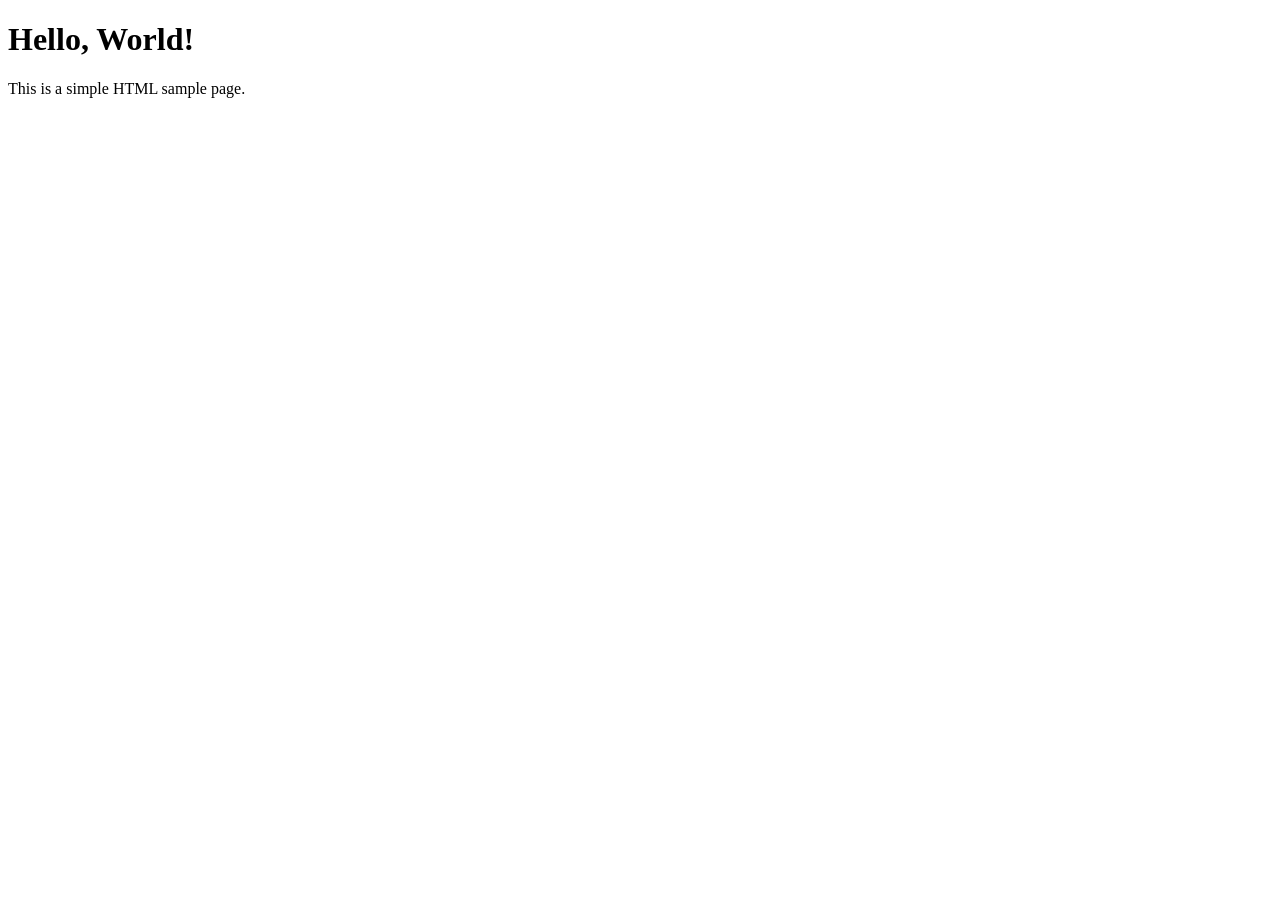
==== index.html @ c39af866 "Add files via upload" ====
<!DOCTYPE html>
<html lang="en">
<head>
  <meta charset="UTF-8">
  <meta name="viewport" content="width=device-width, initial-scale=1.0">
  <title>My First Web Page</title>
</head>
<body>
  <h1>Hello, World!</h1>
  <p>This is a simple HTML sample page.</p>
</body>
</html>
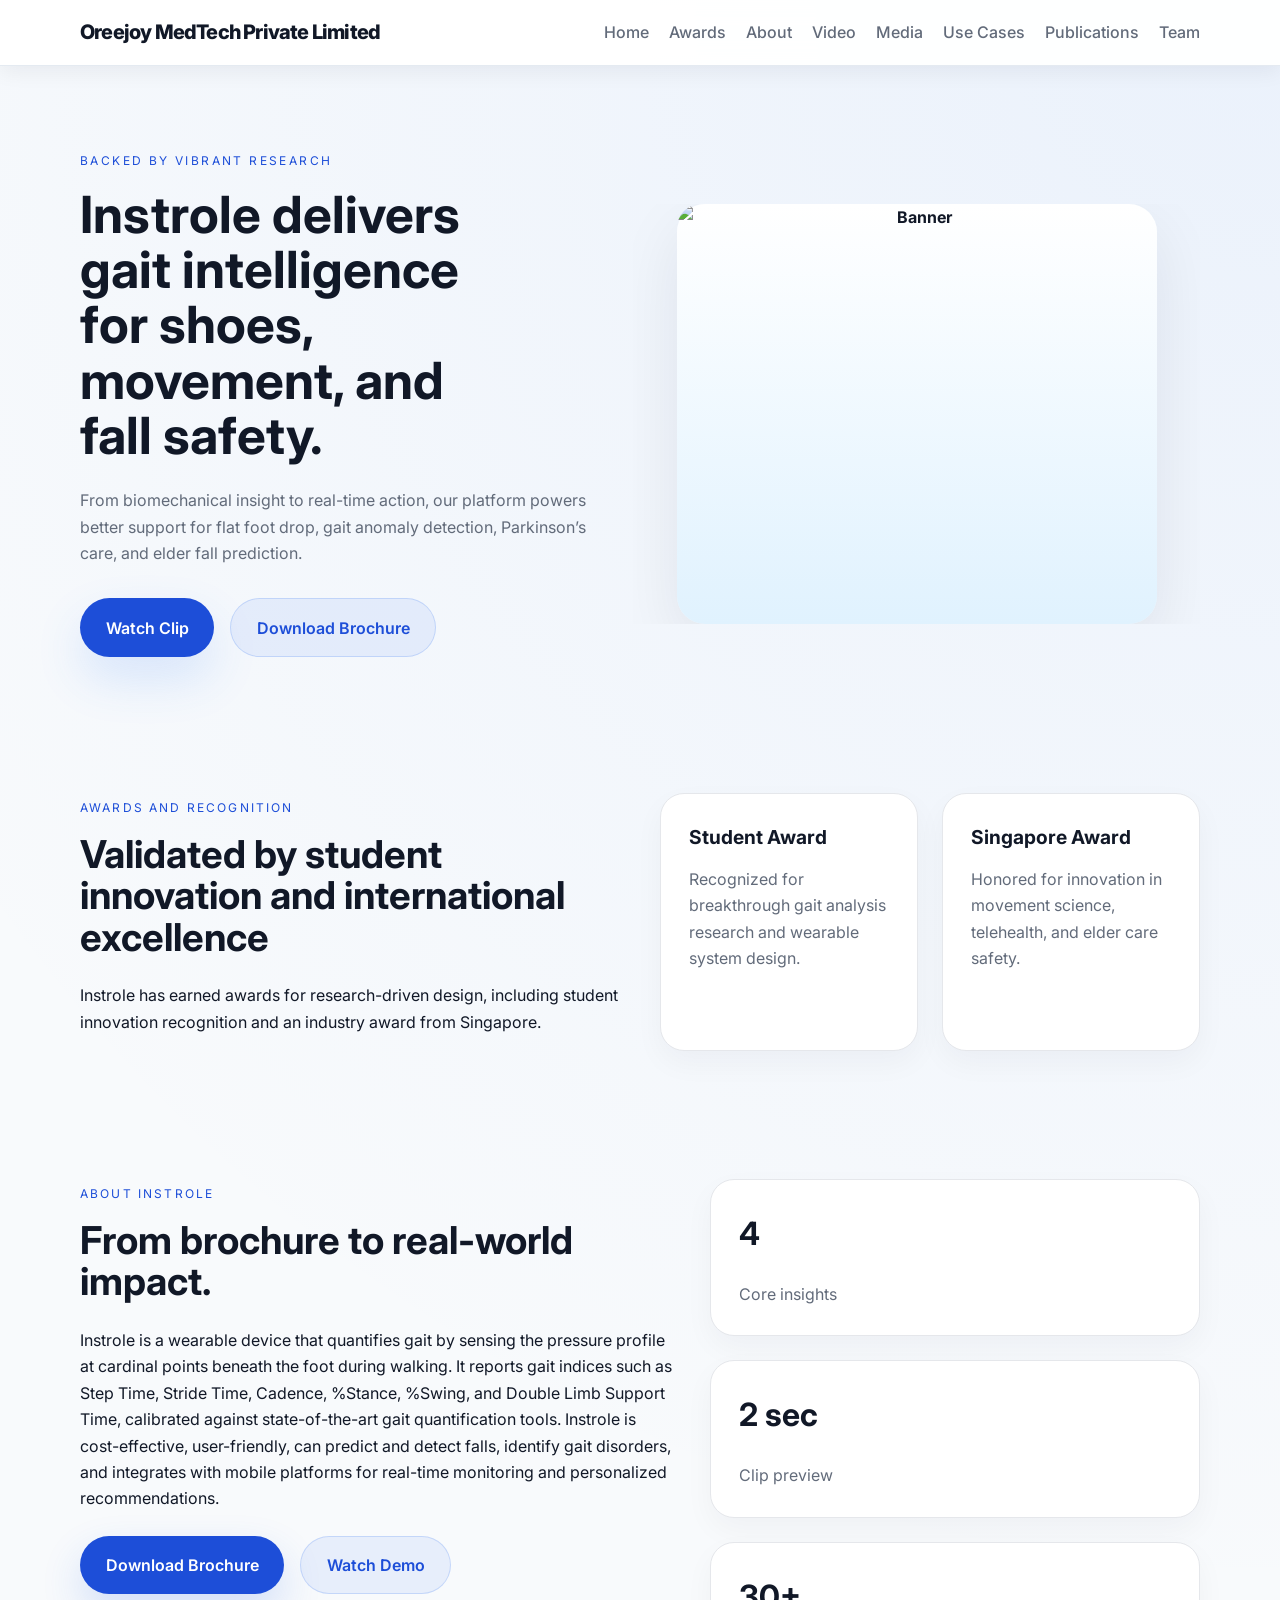
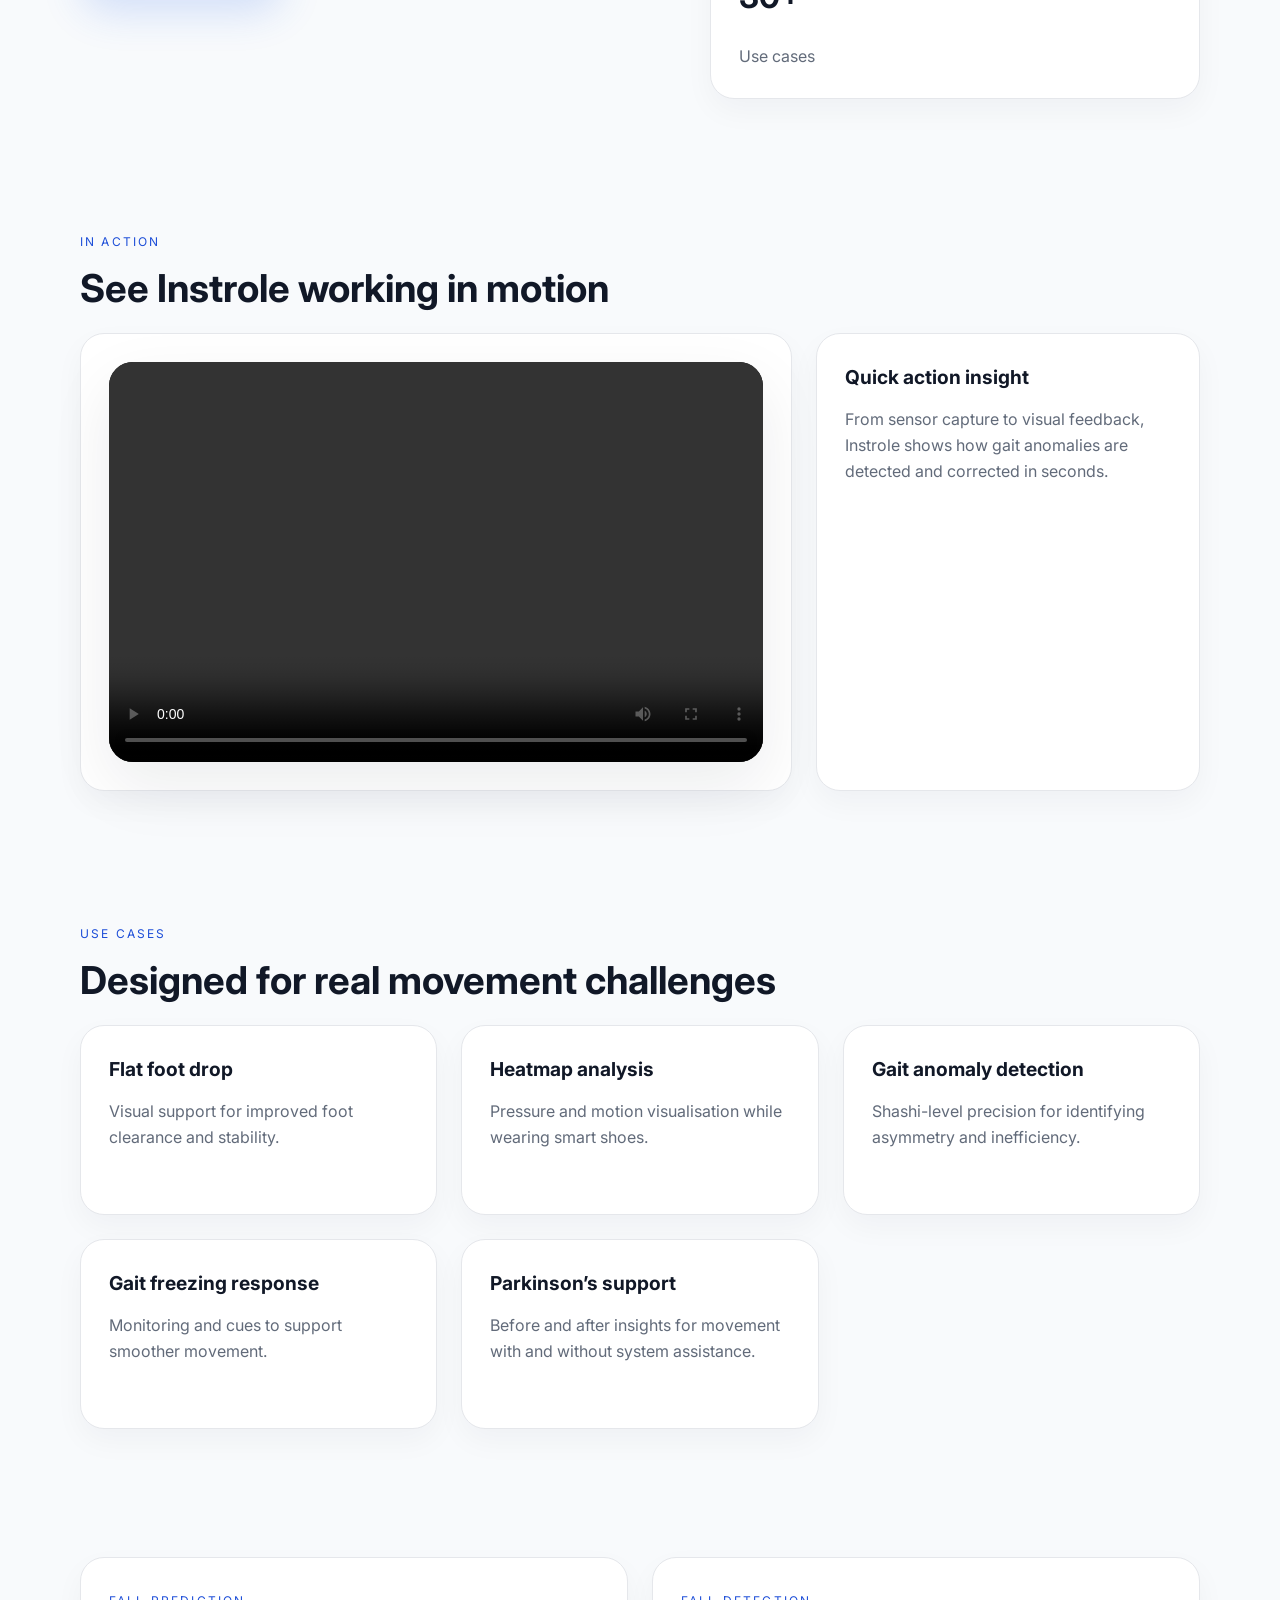
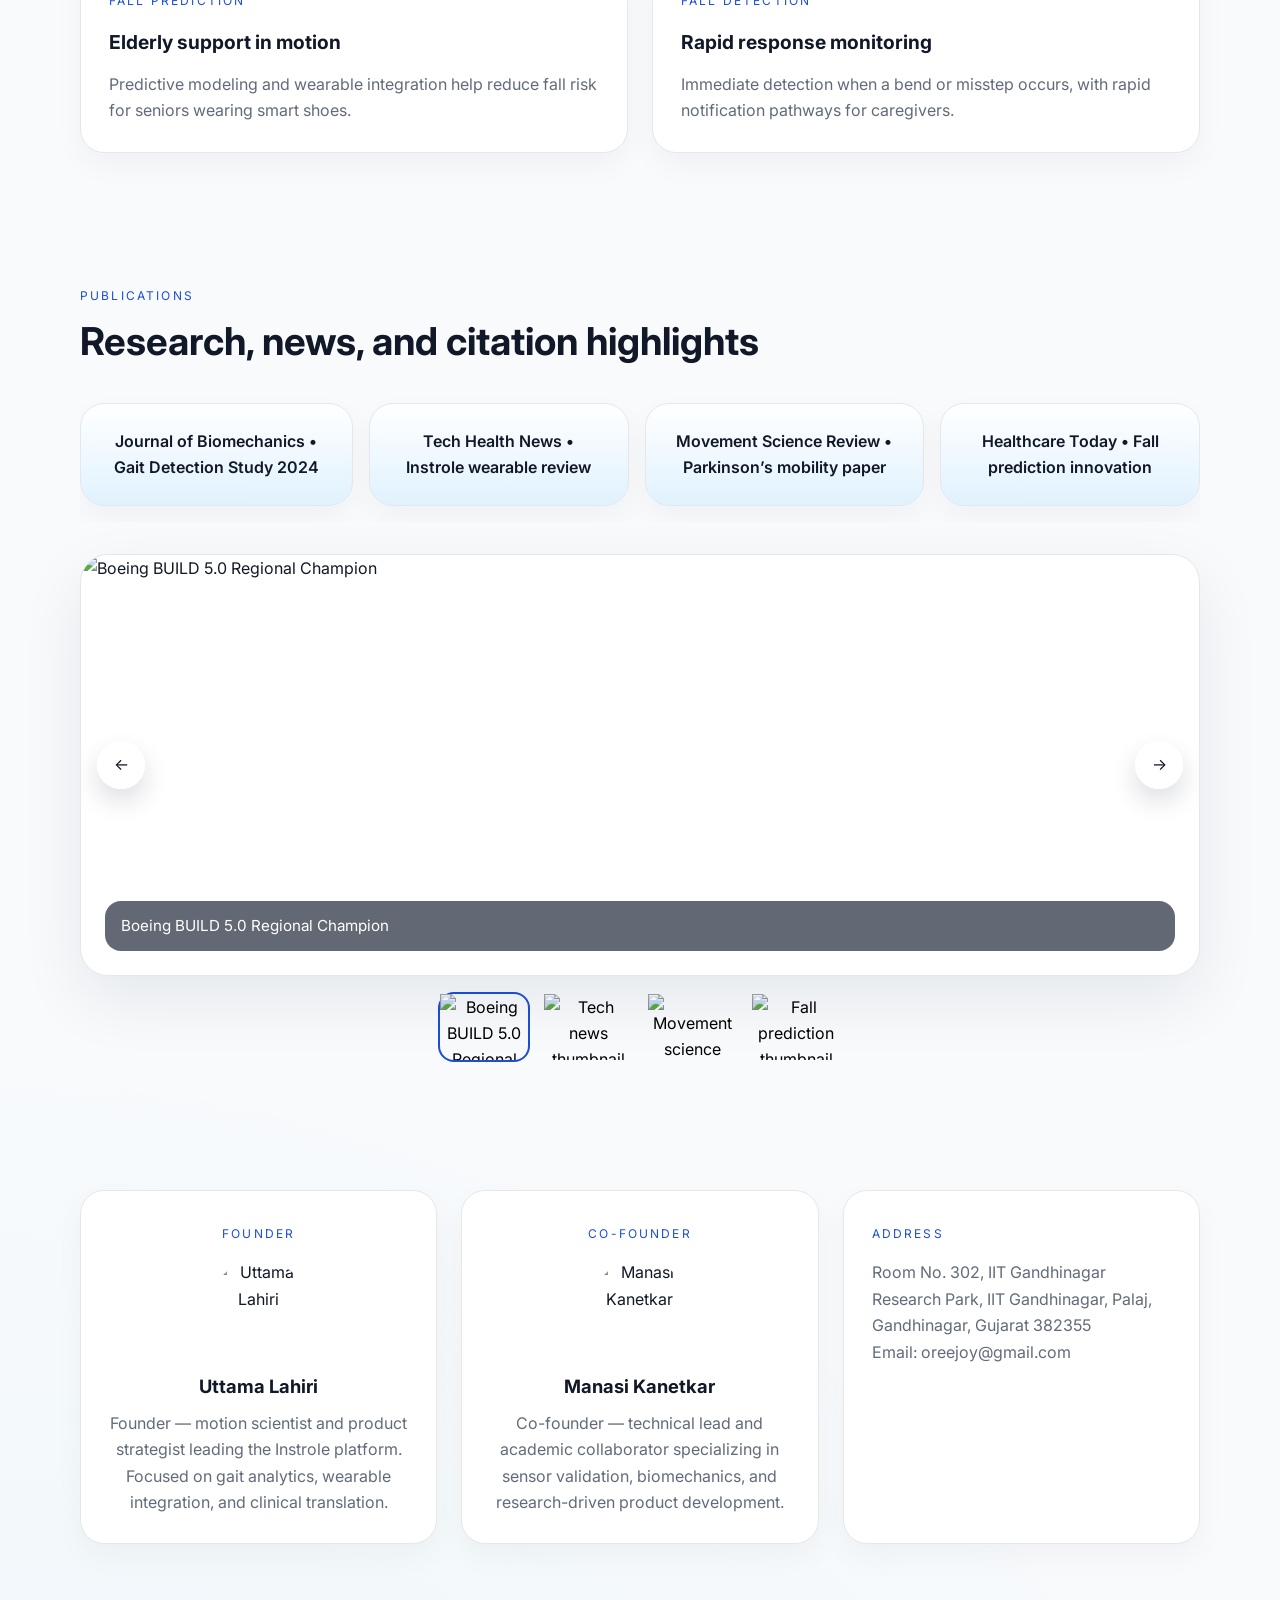
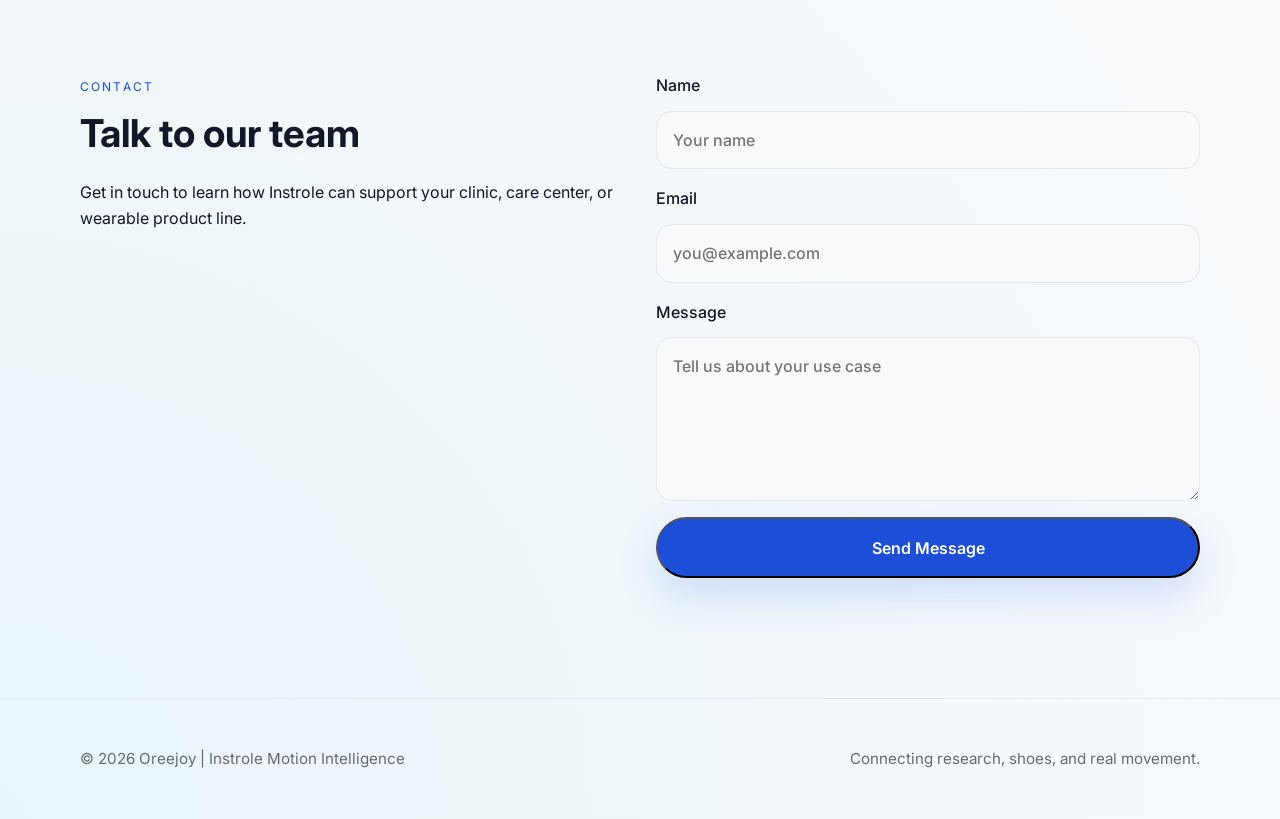
==== commit 09f62790: "Add files via upload" ====
--- a/index.html
+++ b/index.html
@@ -1,12 +1,243 @@
 <!DOCTYPE html>
 <html lang="en">
 <head>
-  <meta charset="UTF-8">
-  <meta name="viewport" content="width=device-width, initial-scale=1.0">
-  <title>My First Web Page</title>
+  <meta charset="UTF-8" />
+  <meta name="viewport" content="width=device-width, initial-scale=1.0" />
+  <title>Oreejoy | Instrole Motion Intelligence</title>
+  <link rel="preconnect" href="https://fonts.googleapis.com" />
+  <link rel="preconnect" href="https://fonts.gstatic.com" crossorigin />
+  <link href="https://fonts.googleapis.com/css2?family=Inter:wght@400;500;600;700;800&display=swap" rel="stylesheet" />
+  <link rel="stylesheet" href="styles.css" />
 </head>
 <body>
-  <h1>Hello, World!</h1>
-  <p>This is a simple HTML sample page.</p>
+  <header class="site-header">
+    <div class="container header-inner">
+      <a href="#home" class="brand">Oreejoy MedTech Private Limited</a>
+      <nav class="site-nav" aria-label="Primary navigation">
+        <a href="#home">Home</a>
+        <a href="#awards">Awards</a>
+        <a href="#about">About</a>
+        <a href="#action">Video</a>
+        <a href="#media">Media</a>
+        <a href="#usecases">Use Cases</a>
+        <a href="#publications">Publications</a>
+        <a href="#team">Team</a>
+      </nav>
+      <button class="menu-toggle" aria-label="Toggle menu" aria-expanded="false">Menu</button>
+    </div>
+  </header>
+  <main>
+    <section class="hero" id="home">
+      <div class="container hero-grid">
+        <div class="hero-copy">
+          <span class="eyebrow">Backed by vibrant research</span>
+          <h1>Instrole delivers gait intelligence for shoes, movement, and fall safety.</h1>
+          <p>From biomechanical insight to real-time action, our platform powers better support for flat foot drop, gait anomaly detection, Parkinson’s care, and elder fall prediction.</p>
+          <div class="hero-actions">
+            <a href="#action" class="button primary">Watch Clip</a>
+            <a href="#about" class="button secondary">Download Brochure</a>
+          </div>
+          <div class="hero-meta">
+          </div>
+        </div>
+        <div class="hero-media" aria-label="Scroll display photos">
+          <div class="photo-scroll">
+            <div class="photo-card"><img src="../Banner.png" alt="Banner"></div>
+            <div class="photo-card"><img src="../pic1.png" alt="Team photo"></div>
+            <div class="photo-card"><img src="../pic2.png" alt="Demo"></div>
+            <div class="photo-card"><img src="../pic3.png" alt="Prototype"></div>
+            <div class="photo-card"><img src="../Pic.jpg" alt="Product"></div>
+          </div>
+        </div>
+      </div>
+    </section>
+
+    <section class="section awards" id="awards">
+      <div class="container section-grid">
+        <div>
+          <span class="section-label">Awards and Recognition</span>
+          <h2>Validated by student innovation and international excellence</h2>
+          <p>Instrole has earned awards for research-driven design, including student innovation recognition and an industry award from Singapore.</p>
+        </div>
+        <div class="award-list">
+          <article class="award-card">
+            <h3>Student Award</h3>
+            <p>Recognized for breakthrough gait analysis research and wearable system design.</p>
+          </article>
+          <article class="award-card">
+            <h3>Singapore Award</h3>
+            <p>Honored for innovation in movement science, telehealth, and elder care safety.</p>
+          </article>
+        </div>
+      </div>
+    </section>
+
+    <section class="section about" id="about">
+      <div class="container section-grid about-grid">
+        <div>
+          <span class="section-label">About Instrole</span>
+          <h2>From brochure to real-world impact.</h2>
+          <p>Instrole is a wearable device that quantifies gait by sensing the pressure profile at cardinal points beneath the foot during walking. It reports gait indices such as Step Time, Stride Time, Cadence, %Stance, %Swing, and Double Limb Support Time, calibrated against state-of-the-art gait quantification tools. Instrole is cost-effective, user-friendly, can predict and detect falls, identify gait disorders, and integrates with mobile platforms for real-time monitoring and personalized recommendations.</p>
+          <div class="about-actions">
+            <a class="button primary" href="doc.pdf" download>Download Brochure</a>
+            <a class="button secondary" href="https://www.youtube.com/watch?v=S4BlwtjQ2GI" target="_blank" rel="noreferrer">Watch Demo</a>
+          </div>
+        </div>
+        <div class="about-stats">
+          <div class="stat-card"><strong>4</strong><span>Core insights</span></div>
+          <div class="stat-card"><strong>2 sec</strong><span>Clip preview</span></div>
+          <div class="stat-card"><strong>30+</strong><span>Use cases</span></div>
+        </div>
+      </div>
+    </section>
+
+    <section class="section action" id="action">
+      <div class="container">
+        <span class="section-label">In action</span>
+        <h2>See Instrole working in motion</h2>
+        <div class="video-grid">
+          <div class="video-card">
+            <video controls class="video-player">
+              <source src="../instrole_intro.mp4" type="video/mp4">
+              Your browser does not support the video tag.
+            </video>
+          </div>
+          <div class="text-card">
+            <h3>Quick action insight</h3>
+            <p>From sensor capture to visual feedback, Instrole shows how gait anomalies are detected and corrected in seconds.</p>
+          </div>
+        </div>
+      </div>
+    </section>
+
+    <section class="section usecases" id="usecases">
+      <div class="container">
+        <span class="section-label">Use cases</span>
+        <h2>Designed for real movement challenges</h2>
+        <div class="usecase-grid">
+          <article class="usecase-card">
+            <h3>Flat foot drop</h3>
+            <p>Visual support for improved foot clearance and stability.</p>
+          </article>
+          <article class="usecase-card">
+            <h3>Heatmap analysis</h3>
+            <p>Pressure and motion visualisation while wearing smart shoes.</p>
+          </article>
+          <article class="usecase-card">
+            <h3>Gait anomaly detection</h3>
+            <p>Shashi-level precision for identifying asymmetry and inefficiency.</p>
+          </article>
+          <article class="usecase-card">
+            <h3>Gait freezing response</h3>
+            <p>Monitoring and cues to support smoother movement.</p>
+          </article>
+          <article class="usecase-card">
+            <h3>Parkinson’s support</h3>
+            <p>Before and after insights for movement with and without system assistance.</p>
+          </article>
+        </div>
+      </div>
+    </section>
+
+    <section class="section impact" id="impact">
+      <div class="container impact-grid">
+        <article class="impact-card">
+          <span class="section-label">Fall prediction</span>
+          <h3>Elderly support in motion</h3>
+          <p>Predictive modeling and wearable integration help reduce fall risk for seniors wearing smart shoes.</p>
+        </article>
+        <article class="impact-card">
+          <span class="section-label">Fall detection</span>
+          <h3>Rapid response monitoring</h3>
+          <p>Immediate detection when a bend or misstep occurs, with rapid notification pathways for caregivers.</p>
+        </article>
+      </div>
+    </section>
+
+
+    <section class="section publications" id="publications">
+      <div class="container">
+        <span class="section-label">Publications</span>
+        <h2>Research, news, and citation highlights</h2>
+        <div class="publication-track" aria-label="Scrolling publication citations">
+          <div class="publication-item">Journal of Biomechanics • Gait Detection Study 2024</div>
+          <div class="publication-item">Tech Health News • Instrole wearable review</div>
+          <div class="publication-item">Movement Science Review • Parkinson’s mobility paper</div>
+          <div class="publication-item">Healthcare Today • Fall prediction innovation</div>
+        </div>
+        <div class="publication-gallery" aria-label="Research image gallery">
+          <div class="gallery-preview">
+            <img src="../pic7.jpeg" alt="Journal of Biomechanics highlight" class="gallery-main" />
+            <div class="gallery-caption">Boeing BUILD 5.0 Regional Champion</div>
+            <button class="gallery-nav prev" type="button" aria-label="Previous publication image">←</button>
+            <button class="gallery-nav next" type="button" aria-label="Next publication image">→</button>
+          </div>
+          <div class="gallery-thumbnails" role="tablist">
+            <button class="gallery-thumb active" type="button" data-index="0" role="tab" aria-selected="true"><img src="../pic7.jpeg" alt="Boeing BUILD 5.0 Regional Champion" /></button>
+            <button class="gallery-thumb" type="button" data-index="1" role="tab" aria-selected="false"><img src="../pic2.jpeg" alt="Tech news thumbnail" /></button>
+            <button class="gallery-thumb" type="button" data-index="2" role="tab" aria-selected="false"><img src="../pic3.jpeg" alt="Movement science thumbnail" /></button>
+            <button class="gallery-thumb" type="button" data-index="3" role="tab" aria-selected="false"><img src="../pic4.jpeg" alt="Fall prediction thumbnail" /></button>
+          </div>
+        </div>
+      </div>
+    </section>
+
+    <section class="section team" id="team">
+      <div class="container team-grid">
+        <article class="team-card">
+          <span class="section-label">Founder</span>
+          <div class="team-avatar"><img src="../d1.png" alt="Uttama Lahiri"></div>
+          <h3>Uttama Lahiri</h3>
+          <p>Founder — motion scientist and product strategist leading the Instrole platform. Focused on gait analytics, wearable integration, and clinical translation.</p>
+        </article>
+        <article class="team-card">
+          <span class="section-label">Co-founder</span>
+          <div class="team-avatar"><img src="../d2.png" alt="Manasi Kanetkar"></div>
+          <h3>Manasi Kanetkar</h3>
+          <p>Co-founder — technical lead and academic collaborator specializing in sensor validation, biomechanics, and research-driven product development.</p>
+        </article>
+        <article class="address-card">
+          <span class="section-label">Address</span>
+          <p>Room No. 302, IIT Gandhinagar Research Park, IIT Gandhinagar, Palaj, Gandhinagar, Gujarat 382355</p>
+          <p>Email: oreejoy@gmail.com</p>
+        </article>
+      </div>
+    </section>
+
+    <section class="section contact" id="contact">
+      <div class="container contact-grid">
+        <div>
+          <span class="section-label">Contact</span>
+          <h2>Talk to our team</h2>
+          <p>Get in touch to learn how Instrole can support your clinic, care center, or wearable product line.</p>
+        </div>
+        <form class="contact-form" id="contactForm">
+          <label>
+            Name
+            <input type="text" name="name" placeholder="Your name" required />
+          </label>
+          <label>
+            Email
+            <input type="email" name="email" placeholder="you@example.com" required />
+          </label>
+          <label>
+            Message
+            <textarea name="message" rows="5" placeholder="Tell us about your use case" required></textarea>
+          </label>
+          <button type="submit" class="button primary">Send Message</button>
+          <div id="form-status" class="form-status"></div>
+        </form>
+      </div>
+    </section>
+  </main>
+
+  <footer class="site-footer">
+    <div class="container footer-inner">
+      <p>© 2026 Oreejoy | Instrole Motion Intelligence</p>
+      <p>Connecting research, shoes, and real movement.</p>
+    </div>
+  </footer>
+
+  <script src="script.js"></script>
 </body>
-</html>+</html>
--- a/styles.css
+++ b/styles.css
@@ -0,0 +1,741 @@
+:root {
+  color-scheme: light;
+  font-family: 'Inter', sans-serif;
+  font-size: 16px;
+  line-height: 1.65;
+  color: #111827;
+  background: #f8fafc;
+  --accent: linear-gradient(90deg,#06b6d4,#3b82f6);
+  --surface: #ffffff;
+  --surface-alt: #f5f7fb;
+  --text-muted: #626b7a;
+  --primary: #1d4ed8;
+  --primary-soft: #dbeafe;
+  --border: #e5e7eb;
+  --shadow: 0 24px 64px rgba(15, 23, 42, 0.08);
+}
+
+* {
+  box-sizing: border-box;
+}
+
+html {
+  scroll-behavior: smooth;
+}
+
+body {
+  margin: 0;
+  min-height: 100vh;
+  -webkit-font-smoothing: antialiased;
+  -moz-osx-font-smoothing: grayscale;
+  background: radial-gradient(circle at top right, rgba(59,130,246,0.07), transparent 28%),
+    radial-gradient(circle at bottom left, rgba(6,182,212,0.06), transparent 24%),
+    #f8fafc;
+}
+
+img {
+  max-width: 100%;
+  display: block;
+}
+
+button,
+input,
+textarea {
+  font: inherit;
+}
+
+.container {
+  width: min(1120px, calc(100% - 2rem));
+  margin: 0 auto;
+}
+
+.site-header {
+  position: sticky;
+  top: 0;
+  z-index: 20;
+  backdrop-filter: blur(14px);
+  background: rgba(255, 255, 255, 0.94);
+  border-bottom: 1px solid rgba(226, 232, 240, 0.9);
+}
+
+.header-inner {
+  display: flex;
+  align-items: center;
+  justify-content: space-between;
+  gap: 1rem;
+  padding: 1rem 0;
+}
+
+.brand {
+  font-size: 1.25rem;
+  font-weight: 800;
+  letter-spacing: -0.04em;
+  color: #111827;
+  text-decoration: none;
+}
+
+.site-header {
+  box-shadow: 0 6px 20px rgba(15,23,42,0.06);
+}
+
+.site-nav {
+  display: flex;
+  gap: 1.25rem;
+  align-items: center;
+}
+
+.site-nav a {
+  color: var(--text-muted);
+  text-decoration: none;
+  font-weight: 500;
+}
+
+.site-nav a:hover,
+.site-nav a:focus-visible {
+  color: #111827;
+}
+
+.menu-toggle {
+  display: none;
+  border: none;
+  background: #111827;
+  color: #ffffff;
+  padding: 0.75rem 1rem;
+  border-radius: 999px;
+  cursor: pointer;
+}
+
+.hero {
+  padding: 5rem 0 3rem;
+}
+
+.hero-grid {
+  display: grid;
+  grid-template-columns: 0.95fr 1.05fr;
+  gap: 2.5rem;
+  align-items: center;
+}
+
+.eyebrow {
+  display: inline-block;
+  margin-bottom: 1rem;
+  color: var(--primary);
+  text-transform: uppercase;
+  letter-spacing: 0.2em;
+  font-size: 0.75rem;
+}
+
+.hero h1 {
+  margin: 0;
+  font-size: clamp(2.2rem, 4vw, 3.4rem);
+  line-height: 1.08;
+  max-width: 12ch;
+}
+
+.hero p {
+  margin: 1.5rem 0 2rem;
+  color: var(--text-muted);
+  max-width: 40rem;
+}
+
+.hero-actions .primary { box-shadow: 0 22px 48px rgba(59,130,246,0.16); }
+
+.hero-actions {
+  display: flex;
+  flex-wrap: wrap;
+  gap: 1rem;
+}
+
+.hero-meta {
+  margin-top: 1.5rem;
+  display: flex;
+  flex-wrap: wrap;
+  gap: 0.75rem;
+}
+
+.hero-meta span {
+  display: inline-flex;
+  padding: 0.65rem 1rem;
+  border-radius: 999px;
+  background: rgba(37, 99, 235, 0.08);
+  color: #1d4ed8;
+  font-weight: 600;
+}
+
+.button {
+  display: inline-flex;
+  align-items: center;
+  justify-content: center;
+  padding: 0.95rem 1.6rem;
+  border-radius: 999px;
+  text-decoration: none;
+  font-weight: 600;
+  transition: transform 0.2s ease, box-shadow 0.2s ease;
+}
+
+.button:hover,
+.button:focus-visible {
+  transform: translateY(-1px);
+}
+
+.primary {
+  background: var(--primary);
+  color: #ffffff;
+  box-shadow: 0 18px 40px rgba(37, 99, 235, 0.18);
+}
+
+.secondary {
+  color: var(--primary);
+  background: rgba(37, 99, 235, 0.08);
+  border: 1px solid rgba(37, 99, 235, 0.18);
+}
+
+@keyframes floating {
+  0%, 100% {
+    transform: translateY(0px);
+  }
+  50% {
+    transform: translateY(-15px);
+  }
+}
+
+.hero-media {
+  width: 100%;
+  max-width: 100%;
+}
+
+.photo-scroll {
+  position: relative;
+  width: 100%;
+  height: min(420px, 55vw);
+  min-height: 360px;
+  display: flex;
+  align-items: center;
+  justify-content: center;
+  overflow: hidden;
+}
+
+.photo-card {
+  position: absolute;
+  width: min(480px, 90vw);
+  height: 100%;
+  border-radius: 1.75rem;
+  background: linear-gradient(180deg, #ffffff 0%, #e0f2fe 100%);
+  box-shadow: var(--shadow);
+  display: grid;
+  place-items: center;
+  text-align: center;
+  font-weight: 700;
+  color: #111827;
+  opacity: 0;
+  transition: opacity 0.8s ease-in-out;
+  pointer-events: none;
+}
+
+.photo-card.active {
+  animation: floating 2.5s ease-in-out infinite;
+  opacity: 1;
+  pointer-events: auto;
+}
+
+.photo-card:hover { transform: translateY(-6px); box-shadow: 0 30px 60px rgba(15,23,42,0.12); }
+
+.photo-card img,
+.media-preview img {
+  width: 100%;
+  height: 100%;
+  object-fit: cover;
+  border-radius: 1.5rem;
+  display: block;
+}
+
+.section {
+  padding: 4rem 0;
+}
+
+.section-label {
+  display: inline-block;
+  margin-bottom: 1rem;
+  color: var(--primary);
+  text-transform: uppercase;
+  letter-spacing: 0.18em;
+  font-size: 0.75rem;
+}
+
+.section h2 {
+  margin: 0 0 1.5rem;
+  font-size: clamp(2rem, 3vw, 2.75rem);
+  line-height: 1.08;
+}
+
+.section-grid {
+  display: grid;
+  grid-template-columns: 1fr 1fr;
+  gap: 2.5rem;
+}
+
+.award-list,
+.about-stats,
+.usecase-grid,
+.impact-grid,
+.media-grid,
+.team-grid {
+  display: grid;
+  gap: 1.5rem;
+}
+
+.award-list,
+.usecase-grid {
+  grid-template-columns: repeat(2, minmax(0, 1fr));
+}
+
+.award-card,
+.stat-card,
+.video-card,
+.text-card,
+.usecase-card,
+.impact-card,
+.media-card,
+.publication-item,
+.team-card,
+.address-card {
+  background: var(--surface);
+  border: 1px solid var(--border);
+  border-radius: 1.5rem;
+  padding: 1.75rem;
+  box-shadow: 0 12px 30px rgba(15, 23, 42, 0.04);
+  transition: transform 0.22s ease, box-shadow 0.22s ease;
+}
+
+.team-card:hover,
+.usecase-card:hover,
+.award-card:hover { transform: translateY(-6px); box-shadow: 0 28px 60px rgba(15,23,42,0.08); }
+
+.award-card h3,
+.stat-card strong,
+.video-card h3,
+.text-card h3,
+.usecase-card h3,
+.impact-card h3,
+.media-card h3,
+.team-card h3,
+.address-card h3 {
+  margin: 0 0 0.75rem;
+  font-size: 1.2rem;
+}
+
+.award-card p,
+.stat-card span,
+.text-card p,
+.usecase-card p,
+.impact-card p,
+.media-card p,
+.team-card p,
+.address-card p {
+  margin: 0;
+  color: var(--text-muted);
+}
+
+.stat-card {
+  display: grid;
+  gap: 0.5rem;
+  text-align: left;
+}
+
+.stat-card strong {
+  font-size: 2rem;
+  color: #111827;
+}
+
+.about-grid {
+  display: grid;
+  grid-template-columns: 1.1fr 0.9fr;
+  gap: 2rem;
+}
+
+.about-actions {
+  display: flex;
+  flex-wrap: wrap;
+  gap: 1rem;
+  margin-top: 1.5rem;
+}
+
+.video-grid {
+  display: grid;
+  grid-template-columns: 1.3fr 0.7fr;
+  gap: 1.5rem;
+}
+
+.video-card {
+  display: grid;
+  gap: 1rem;
+  align-items: start;
+}
+
+.video-card .button {
+  justify-self: start;
+}
+
+.video-container {
+  position: relative;
+  width: 100%;
+  padding-bottom: 56.25%;
+  height: 0;
+  overflow: hidden;
+  border-radius: 1.5rem;
+  background: #000;
+  box-shadow: var(--shadow);
+}
+
+.video-container iframe {
+  position: absolute;
+  top: 0;
+  left: 0;
+  width: 100%;
+  height: 100%;
+  border: none;
+  border-radius: 1.5rem;
+}
+
+.video-player {
+  width: 100%;
+  height: 400px;
+  border-radius: 1.5rem;
+  background: #000;
+  box-shadow: var(--shadow);
+  display: block;
+}
+
+.video-preview,
+.media-preview {
+  min-height: 260px;
+  border-radius: 1.5rem;
+  background: linear-gradient(180deg, #eef2ff 0%, #ffffff 100%);
+  display: grid;
+  place-items: center;
+  color: #111827;
+  font-weight: 700;
+  text-align: center;
+}
+
+.video-preview {
+  border-radius: 1.5rem;
+  overflow: hidden;
+  background: #000;
+  padding: 0;
+}
+
+iframe.video-preview {
+  width: 100%;
+  height: 100%;
+  min-height: 260px;
+  border: none;
+}
+
+.video-thumbnail {
+  position: relative;
+  display: block;
+  width: 100%;
+  min-height: 260px;
+  border-radius: 1.5rem;
+  overflow: hidden;
+  cursor: pointer;
+  background: #000;
+}
+
+.video-thumbnail-img {
+  width: 100%;
+  height: 100%;
+  object-fit: cover;
+  display: block;
+}
+
+.video-thumbnail-overlay {
+  position: absolute;
+  top: 0;
+  left: 0;
+  width: 100%;
+  height: 100%;
+  background: rgba(0, 0, 0, 0.3);
+  display: grid;
+  place-items: center;
+  transition: background 0.25s ease;
+}
+
+.video-thumbnail:hover .video-thumbnail-overlay {
+  background: rgba(0, 0, 0, 0.5);
+}
+
+.play-icon {
+  width: 80px;
+  height: 80px;
+  filter: drop-shadow(0 2px 8px rgba(0, 0, 0, 0.3));
+}
+
+.usecase-grid {
+  grid-template-columns: repeat(3, minmax(0, 1fr));
+}
+
+.usecase-card {
+  min-height: 190px;
+}
+
+.impact-grid {
+  grid-template-columns: repeat(2, minmax(0, 1fr));
+}
+
+.media-grid {
+  grid-template-columns: repeat(2, minmax(0, 1fr));
+}
+
+.publication-track {
+  display: flex;
+  gap: 1rem;
+  overflow-x: auto;
+  padding: 1rem 0;
+}
+
+.publication-item {
+  min-width: 260px;
+  display: inline-flex;
+  align-items: center;
+  justify-content: center;
+  text-align: center;
+  background: linear-gradient(180deg, #ffffff 0%, #e0f2fe 100%);
+  border-radius: 1.5rem;
+  padding: 1.5rem;
+  font-weight: 600;
+}
+
+.publication-gallery {
+  margin-top: 2rem;
+  display: grid;
+  gap: 1rem;
+}
+
+.gallery-preview {
+  position: relative;
+  border-radius: 1.75rem;
+  overflow: hidden;
+  background: var(--surface);
+  border: 1px solid var(--border);
+  box-shadow: var(--shadow);
+}
+
+.gallery-main {
+  width: 100%;
+  height: 420px;
+  object-fit: cover;
+  display: block;
+}
+
+.gallery-caption {
+  position: absolute;
+  left: 1.5rem;
+  right: 1.5rem;
+  bottom: 1.5rem;
+  padding: 0.9rem 1rem;
+  border-radius: 1rem;
+  background: rgba(15, 23, 42, 0.65);
+  color: #ffffff;
+  font-size: 0.95rem;
+  line-height: 1.4;
+}
+
+.gallery-nav {
+  position: absolute;
+  top: 50%;
+  transform: translateY(-50%);
+  width: 3rem;
+  height: 3rem;
+  border: none;
+  border-radius: 999px;
+  background: rgba(255, 255, 255, 0.92);
+  color: #111827;
+  cursor: pointer;
+  display: grid;
+  place-items: center;
+  box-shadow: 0 12px 26px rgba(15, 23, 42, 0.14);
+  transition: transform 0.2s ease, background 0.2s ease;
+}
+
+.gallery-nav:hover,
+.gallery-nav:focus-visible {
+  transform: translateY(-50%) scale(1.05);
+  background: #ffffff;
+}
+
+.gallery-nav.prev {
+  left: 1rem;
+}
+
+.gallery-nav.next {
+  right: 1rem;
+}
+
+.gallery-thumbnails {
+  display: flex;
+  gap: 0.75rem;
+  flex-wrap: wrap;
+  justify-content: center;
+}
+
+.gallery-thumb {
+  border: 2px solid transparent;
+  border-radius: 1rem;
+  padding: 0;
+  background: transparent;
+  cursor: pointer;
+  transition: border-color 0.2s ease, transform 0.2s ease;
+}
+
+.gallery-thumb:hover,
+.gallery-thumb:focus-visible {
+  transform: scale(1.02);
+}
+
+.gallery-thumb.active {
+  border-color: var(--primary);
+}
+
+.gallery-thumb img {
+  width: 88px;
+  height: 66px;
+  object-fit: cover;
+  display: block;
+}
+
+.team-grid {
+  grid-template-columns: repeat(3, minmax(0, 1fr));
+}
+
+.team-card {
+  text-align: center;
+}
+
+.team-avatar {
+  width: 96px;
+  height: 96px;
+  margin: 0 auto 1rem;
+  border-radius: 999px;
+  overflow: hidden;
+  display: block;
+}
+
+.team-avatar img {
+  width: 100%;
+  height: 100%;
+  object-fit: cover;
+  display: block;
+}
+
+.team-card h3 { font-size: 1.15rem; margin-bottom: 0.5rem; }
+
+.hero-meta span { background: linear-gradient(90deg,#eef2ff,#e6fffa); color: #0f172a; }
+
+.address-card {
+  grid-column: span 1;
+}
+
+.contact-grid {
+  display: grid;
+  grid-template-columns: 1fr 1fr;
+  gap: 2rem;
+}
+
+.contact-form {
+  display: grid;
+  gap: 1rem;
+}
+
+.contact-form label {
+  display: grid;
+  gap: 0.75rem;
+  font-weight: 500;
+  color: #111827;
+}
+
+.contact-form input,
+.contact-form textarea {
+  width: 100%;
+  border: 1px solid var(--border);
+  border-radius: 1rem;
+  background: #f8fafc;
+  padding: 0.95rem 1rem;
+  color: #111827;
+}
+
+.contact-form input:focus,
+.contact-form textarea:focus {
+  outline: none;
+  border-color: var(--primary);
+  box-shadow: 0 0 0 4px rgba(37, 99, 235, 0.12);
+}
+
+.form-status {
+  margin-top: 1rem;
+  padding: 0.75rem 1rem;
+  border-radius: 0.75rem;
+  font-size: 0.95rem;
+  font-weight: 500;
+}
+
+.site-footer {
+  border-top: 1px solid rgba(226, 232, 240, 0.9);
+  padding: 2rem 0;
+}
+
+.footer-inner {
+  display: flex;
+  align-items: center;
+  justify-content: space-between;
+  gap: 1rem;
+  color: var(--text-muted);
+  font-size: 0.95rem;
+}
+
+@media (max-width: 900px) {
+  .hero-grid,
+  .section-grid,
+  .about-grid,
+  .video-grid,
+  .usecase-grid,
+  .impact-grid,
+  .media-grid,
+  .team-grid,
+  .contact-grid {
+    grid-template-columns: 1fr;
+  }
+
+  .footer-inner {
+    flex-direction: column;
+    align-items: flex-start;
+  }
+}
+
+@media (max-width: 720px) {
+  .header-inner {
+    flex-wrap: wrap;
+  }
+
+  .site-nav {
+    display: none;
+    flex-direction: column;
+    width: 100%;
+    padding: 1rem 0;
+    background: rgba(255, 255, 255, 0.96);
+    border-top: 1px solid rgba(229, 231, 235, 0.9);
+  }
+
+  .site-nav.open {
+    display: flex;
+  }
+
+  .menu-toggle {
+    display: inline-flex;
+  }
+
+  .site-nav a {
+    padding: 0.75rem 0;
+  }
+}
